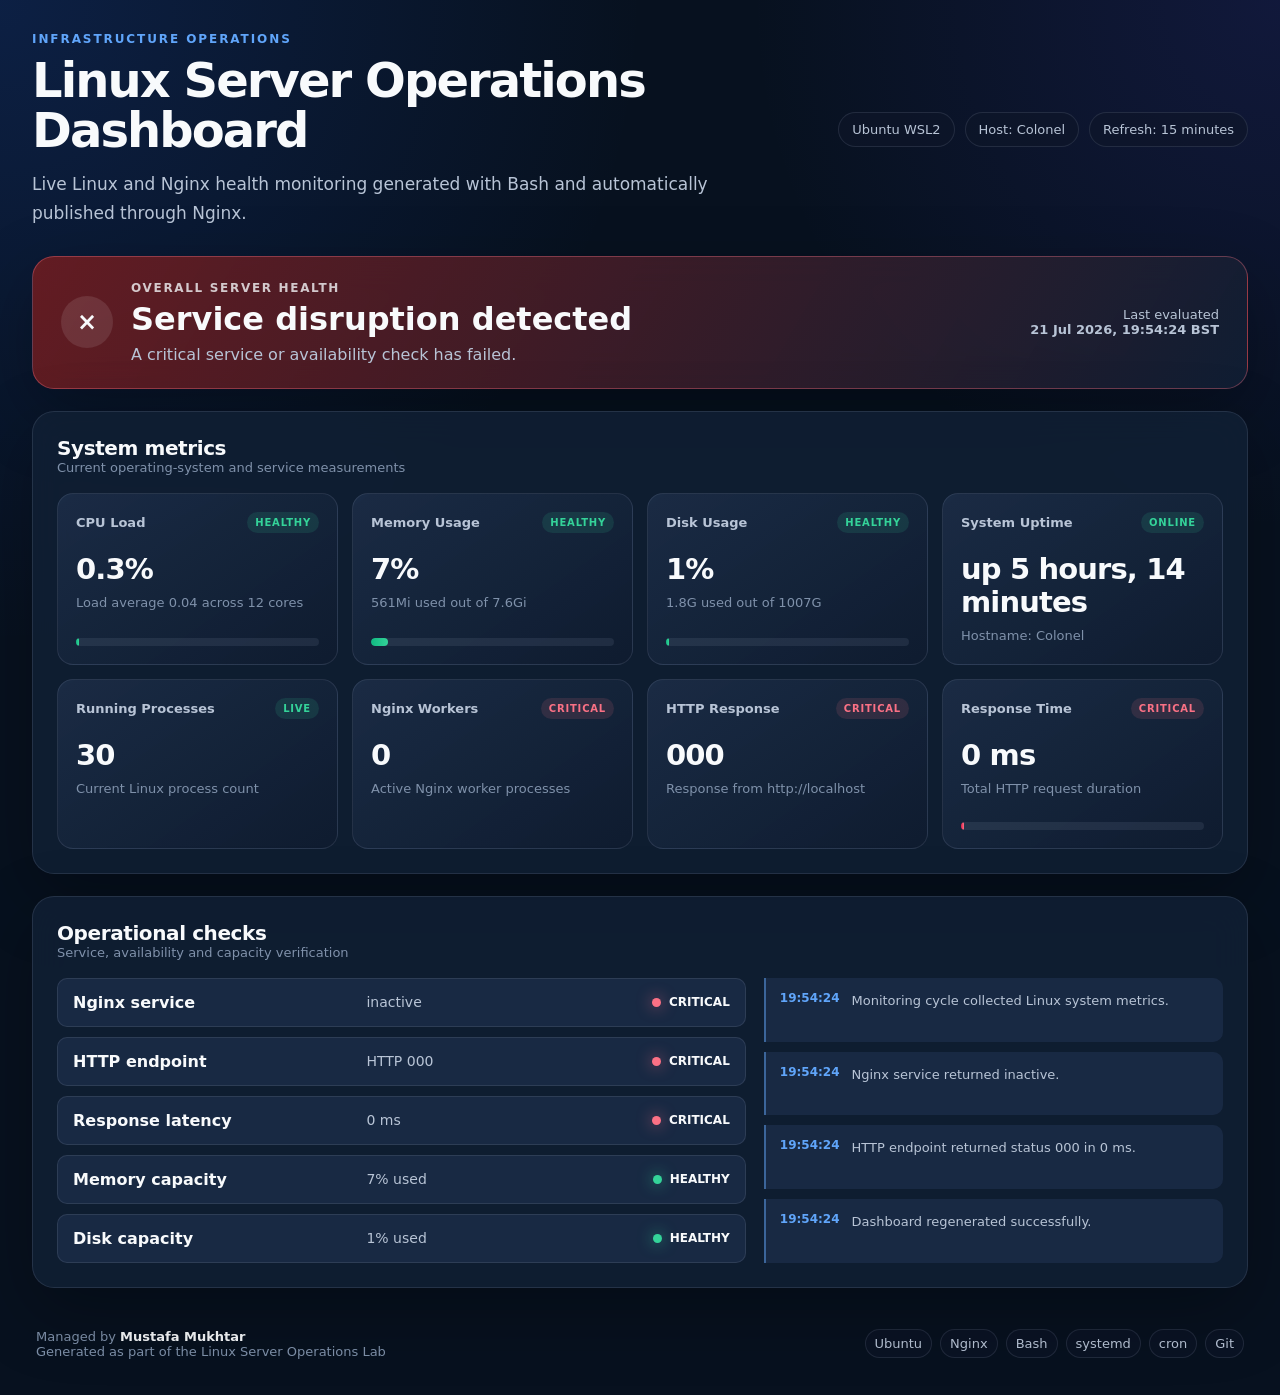
==== evidence/dashboard-v2/critical.html @ ab765aaa "Complete dashboard V2 redesign and health states" ====
<!DOCTYPE html>
<html lang="en">
<head>
    <meta charset="UTF-8">
    <meta
        name="viewport"
        content="width=device-width, initial-scale=1.0"
    >

    <title>Linux Server Operations Dashboard</title>

    <link rel="stylesheet" href="dashboard-v2.css">
</head>

<body>
    <main class="dashboard-shell">
        <header class="topbar">
            <div>
                <p class="eyebrow">Infrastructure Operations</p>

                <h1>Linux Server Operations Dashboard</h1>

                <p class="subtitle">
                    Live Linux and Nginx health monitoring generated with
                    Bash and automatically published through Nginx.
                </p>
            </div>

            <div class="header-meta">
                <span class="meta-pill">Ubuntu WSL2</span>
                <span class="meta-pill">Host: Colonel</span>
                <span class="meta-pill">Refresh: 15 minutes</span>
            </div>
        </header>

        <section class="status-banner critical">
            <div class="status-main">
                <div class="status-icon">×</div>

                <div>
                    <p class="status-label">Overall server health</p>
                    <h2 class="status-title">Service disruption detected</h2>

                    <p class="status-description">
                        A critical service or availability check has failed.
                    </p>
                </div>
            </div>

            <div class="status-time">
                Last evaluated<br>
                <strong>21 Jul 2026, 19:54:24 BST</strong>
            </div>
        </section>

        <section class="section">
            <div class="section-heading">
                <div>
                    <h2 class="section-title">System metrics</h2>
                    <p class="section-note">
                        Current operating-system and service measurements
                    </p>
                </div>
            </div>

            <div class="metric-grid">
                <article class="metric-card">
                    <div class="metric-header">
                        <span class="metric-label">CPU Load</span>

                        <span class="health-chip healthy">
                            HEALTHY
                        </span>
                    </div>

                    <div class="metric-value">0.3%</div>

                    <div class="metric-detail">
                        Load average 0.04 across 12 cores
                    </div>

                    <div class="progress-track">
                        <div
                            class="progress-bar healthy"
                            style="width: 0%;"
                        ></div>
                    </div>
                </article>

                <article class="metric-card">
                    <div class="metric-header">
                        <span class="metric-label">Memory Usage</span>

                        <span class="health-chip healthy">
                            HEALTHY
                        </span>
                    </div>

                    <div class="metric-value">7%</div>

                    <div class="metric-detail">561Mi used out of 7.6Gi</div>

                    <div class="progress-track">
                        <div
                            class="progress-bar healthy"
                            style="width: 7%;"
                        ></div>
                    </div>
                </article>

                <article class="metric-card">
                    <div class="metric-header">
                        <span class="metric-label">Disk Usage</span>

                        <span class="health-chip healthy">
                            HEALTHY
                        </span>
                    </div>

                    <div class="metric-value">1%</div>

                    <div class="metric-detail">1.8G used out of 1007G</div>

                    <div class="progress-track">
                        <div
                            class="progress-bar healthy"
                            style="width: 1%;"
                        ></div>
                    </div>
                </article>

                <article class="metric-card">
                    <div class="metric-header">
                        <span class="metric-label">System Uptime</span>
                        <span class="health-chip healthy">ONLINE</span>
                    </div>

                    <div class="metric-value">up 5 hours, 14 minutes</div>

                    <div class="metric-detail">
                        Hostname: Colonel
                    </div>
                </article>

                <article class="metric-card">
                    <div class="metric-header">
                        <span class="metric-label">Running Processes</span>
                        <span class="health-chip healthy">LIVE</span>
                    </div>

                    <div class="metric-value">30</div>

                    <div class="metric-detail">
                        Current Linux process count
                    </div>
                </article>

                <article class="metric-card">
                    <div class="metric-header">
                        <span class="metric-label">Nginx Workers</span>

                        <span class="health-chip critical">
                            CRITICAL
                        </span>
                    </div>

                    <div class="metric-value">0</div>

                    <div class="metric-detail">
                        Active Nginx worker processes
                    </div>
                </article>

                <article class="metric-card">
                    <div class="metric-header">
                        <span class="metric-label">HTTP Response</span>

                        <span class="health-chip critical">
                            CRITICAL
                        </span>
                    </div>

                    <div class="metric-value">000</div>

                    <div class="metric-detail">
                        Response from http://localhost
                    </div>
                </article>

                <article class="metric-card">
                    <div class="metric-header">
                        <span class="metric-label">Response Time</span>

                        <span class="health-chip critical">
                            CRITICAL
                        </span>
                    </div>

                    <div class="metric-value">0 ms</div>

                    <div class="metric-detail">
                        Total HTTP request duration
                    </div>

                    <div class="progress-track">
                        <div
                            class="progress-bar critical"
                            style="width: 0%;"
                        ></div>
                    </div>
                </article>
            </div>
        </section>

        <section class="section">
            <div class="section-heading">
                <div>
                    <h2 class="section-title">Operational checks</h2>

                    <p class="section-note">
                        Service, availability and capacity verification
                    </p>
                </div>
            </div>

            <div class="operations-grid">
                <div class="check-list">
                    <div class="check-row">
                        <span class="check-name">Nginx service</span>
                        <span class="check-result">inactive</span>

                        <span class="status-indicator">
                            <span class="status-dot critical"></span>
                            CRITICAL
                        </span>
                    </div>

                    <div class="check-row">
                        <span class="check-name">HTTP endpoint</span>
                        <span class="check-result">HTTP 000</span>

                        <span class="status-indicator">
                            <span class="status-dot critical"></span>
                            CRITICAL
                        </span>
                    </div>

                    <div class="check-row">
                        <span class="check-name">Response latency</span>
                        <span class="check-result">0 ms</span>

                        <span class="status-indicator">
                            <span class="status-dot critical"></span>
                            CRITICAL
                        </span>
                    </div>

                    <div class="check-row">
                        <span class="check-name">Memory capacity</span>
                        <span class="check-result">7% used</span>

                        <span class="status-indicator">
                            <span class="status-dot healthy"></span>
                            HEALTHY
                        </span>
                    </div>

                    <div class="check-row">
                        <span class="check-name">Disk capacity</span>
                        <span class="check-result">1% used</span>

                        <span class="status-indicator">
                            <span class="status-dot healthy"></span>
                            HEALTHY
                        </span>
                    </div>
                </div>

                <div class="timeline">
                    <div class="timeline-item">
                        <span class="timeline-time">19:54:24</span>
                        <span class="timeline-message">
                            Monitoring cycle collected Linux system metrics.
                        </span>
                    </div>

                    <div class="timeline-item">
                        <span class="timeline-time">19:54:24</span>
                        <span class="timeline-message">
                            Nginx service returned inactive.
                        </span>
                    </div>

                    <div class="timeline-item">
                        <span class="timeline-time">19:54:24</span>
                        <span class="timeline-message">
                            HTTP endpoint returned status 000 in
                            0 ms.
                        </span>
                    </div>

                    <div class="timeline-item">
                        <span class="timeline-time">19:54:24</span>
                        <span class="timeline-message">
                            Dashboard regenerated successfully.
                        </span>
                    </div>
                </div>
            </div>
        </section>

        <footer class="dashboard-footer">
            <div>
                Managed by <strong>Mustafa Mukhtar</strong><br>
                Generated as part of the Linux Server Operations Lab
            </div>

            <div class="stack-list">
                <span class="stack-item">Ubuntu</span>
                <span class="stack-item">Nginx</span>
                <span class="stack-item">Bash</span>
                <span class="stack-item">systemd</span>
                <span class="stack-item">cron</span>
                <span class="stack-item">Git</span>
            </div>
        </footer>
    </main>
</body>
</html>
---- evidence/dashboard-v2/dashboard-v2.css ----
:root {
    --background: #07111f;
    --surface: rgba(17, 31, 52, 0.88);
    --surface-strong: #14233a;
    --surface-soft: rgba(30, 48, 75, 0.72);
    --border: rgba(148, 163, 184, 0.16);

    --text-primary: #f8fafc;
    --text-secondary: #b8c4d6;
    --text-muted: #7f91aa;

    --healthy: #34d399;
    --healthy-soft: rgba(52, 211, 153, 0.12);

    --warning: #fbbf24;
    --warning-soft: rgba(251, 191, 36, 0.12);

    --critical: #fb7185;
    --critical-soft: rgba(251, 113, 133, 0.12);

    --accent: #60a5fa;
    --accent-secondary: #818cf8;

    --radius-large: 22px;
    --radius-medium: 16px;
    --radius-small: 10px;

    --shadow: 0 24px 70px rgba(0, 0, 0, 0.28);
}

* {
    box-sizing: border-box;
}

html {
    scroll-behavior: smooth;
}

body {
    min-height: 100vh;
    margin: 0;
    padding: 32px;
    color: var(--text-primary);
    font-family:
        Inter,
        ui-sans-serif,
        system-ui,
        -apple-system,
        BlinkMacSystemFont,
        "Segoe UI",
        sans-serif;
    background:
        radial-gradient(
            circle at top left,
            rgba(37, 99, 235, 0.18),
            transparent 34%
        ),
        radial-gradient(
            circle at top right,
            rgba(79, 70, 229, 0.14),
            transparent 28%
        ),
        var(--background);
}

.dashboard-shell {
    width: min(1280px, 100%);
    margin: 0 auto;
}

.topbar {
    display: flex;
    align-items: flex-start;
    justify-content: space-between;
    gap: 24px;
    margin-bottom: 28px;
}

.eyebrow {
    margin: 0 0 10px;
    color: var(--accent);
    font-size: 12px;
    font-weight: 800;
    letter-spacing: 0.16em;
    text-transform: uppercase;
}

h1 {
    max-width: 760px;
    margin: 0;
    font-size: clamp(32px, 5vw, 54px);
    line-height: 1.04;
    letter-spacing: -0.04em;
}

.subtitle {
    max-width: 680px;
    margin: 14px 0 0;
    color: var(--text-secondary);
    font-size: 17px;
    line-height: 1.7;
}

.header-meta {
    display: flex;
    flex-wrap: wrap;
    justify-content: flex-end;
    gap: 10px;
    max-width: 420px;
}

.meta-pill {
    padding: 9px 13px;
    border: 1px solid var(--border);
    border-radius: 999px;
    color: var(--text-secondary);
    background: rgba(15, 23, 42, 0.64);
    font-size: 13px;
    white-space: nowrap;
}

.status-banner {
    display: flex;
    align-items: center;
    justify-content: space-between;
    gap: 24px;
    margin-bottom: 22px;
    padding: 24px 28px;
    border: 1px solid var(--border);
    border-radius: var(--radius-large);
    box-shadow: var(--shadow);
    backdrop-filter: blur(18px);
}

.status-banner.healthy {
    border-color: rgba(52, 211, 153, 0.32);
    background:
        linear-gradient(
            120deg,
            rgba(6, 78, 59, 0.76),
            rgba(17, 31, 52, 0.92)
        );
}

.status-banner.warning {
    border-color: rgba(251, 191, 36, 0.34);
    background:
        linear-gradient(
            120deg,
            rgba(113, 63, 18, 0.74),
            rgba(17, 31, 52, 0.92)
        );
}

.status-banner.critical {
    border-color: rgba(251, 113, 133, 0.36);
    background:
        linear-gradient(
            120deg,
            rgba(127, 29, 29, 0.76),
            rgba(17, 31, 52, 0.92)
        );
}

.status-main {
    display: flex;
    align-items: center;
    gap: 18px;
}

.status-icon {
    display: grid;
    width: 52px;
    height: 52px;
    flex: 0 0 auto;
    place-items: center;
    border-radius: 50%;
    font-size: 24px;
    font-weight: 900;
    background: rgba(255, 255, 255, 0.1);
}

.status-label {
    margin: 0;
    font-size: 12px;
    font-weight: 800;
    letter-spacing: 0.14em;
    text-transform: uppercase;
    opacity: 0.78;
}

.status-title {
    margin: 5px 0 0;
    font-size: clamp(22px, 3vw, 32px);
}

.status-description {
    margin: 7px 0 0;
    color: var(--text-secondary);
}

.status-time {
    color: var(--text-secondary);
    font-size: 13px;
    text-align: right;
}

.section {
    margin-top: 22px;
    padding: 24px;
    border: 1px solid var(--border);
    border-radius: var(--radius-large);
    background: var(--surface);
    box-shadow: var(--shadow);
    backdrop-filter: blur(18px);
}

.section-heading {
    display: flex;
    align-items: end;
    justify-content: space-between;
    gap: 20px;
    margin-bottom: 18px;
}

.section-title {
    margin: 0;
    font-size: 20px;
    letter-spacing: -0.02em;
}

.section-note {
    margin: 0;
    color: var(--text-muted);
    font-size: 13px;
}

.metric-grid {
    display: grid;
    grid-template-columns: repeat(4, minmax(0, 1fr));
    gap: 14px;
}

.metric-card {
    min-height: 170px;
    padding: 18px;
    border: 1px solid var(--border);
    border-radius: var(--radius-medium);
    background:
        linear-gradient(
            145deg,
            rgba(30, 48, 75, 0.78),
            rgba(15, 28, 48, 0.84)
        );
}

.metric-header {
    display: flex;
    align-items: center;
    justify-content: space-between;
    gap: 12px;
}

.metric-label {
    color: var(--text-secondary);
    font-size: 13px;
    font-weight: 700;
}

.health-chip {
    padding: 5px 8px;
    border-radius: 999px;
    font-size: 10px;
    font-weight: 900;
    letter-spacing: 0.08em;
}

.health-chip.healthy {
    color: var(--healthy);
    background: var(--healthy-soft);
}

.health-chip.warning {
    color: var(--warning);
    background: var(--warning-soft);
}

.health-chip.critical {
    color: var(--critical);
    background: var(--critical-soft);
}

.metric-value {
    margin-top: 20px;
    font-size: 29px;
    font-weight: 800;
    letter-spacing: -0.03em;
}

.metric-detail {
    margin-top: 7px;
    color: var(--text-muted);
    font-size: 13px;
    line-height: 1.5;
}

.progress-track {
    height: 8px;
    margin-top: 20px;
    overflow: hidden;
    border-radius: 999px;
    background: rgba(148, 163, 184, 0.12);
}

.progress-bar {
    height: 100%;
    min-width: 3px;
    border-radius: inherit;
    background:
        linear-gradient(
            90deg,
            var(--accent),
            var(--accent-secondary)
        );
}

.progress-bar.healthy {
    background: linear-gradient(90deg, #10b981, #34d399);
}

.progress-bar.warning {
    background: linear-gradient(90deg, #f59e0b, #fbbf24);
}

.progress-bar.critical {
    background: linear-gradient(90deg, #e11d48, #fb7185);
}

.operations-grid {
    display: grid;
    grid-template-columns: 1.35fr 0.9fr;
    gap: 18px;
}

.check-list,
.timeline {
    display: grid;
    gap: 10px;
}

.check-row {
    display: grid;
    grid-template-columns: 1.2fr 0.7fr 0.8fr;
    align-items: center;
    gap: 14px;
    padding: 14px 15px;
    border: 1px solid var(--border);
    border-radius: var(--radius-small);
    background: var(--surface-soft);
}

.check-name {
    font-weight: 700;
}

.check-result {
    color: var(--text-secondary);
    font-size: 14px;
}

.status-indicator {
    display: flex;
    align-items: center;
    justify-content: flex-end;
    gap: 8px;
    font-size: 12px;
    font-weight: 800;
}

.status-dot {
    width: 9px;
    height: 9px;
    border-radius: 50%;
}

.status-dot.healthy {
    background: var(--healthy);
    box-shadow: 0 0 15px rgba(52, 211, 153, 0.72);
}

.status-dot.warning {
    background: var(--warning);
    box-shadow: 0 0 15px rgba(251, 191, 36, 0.65);
}

.status-dot.critical {
    background: var(--critical);
    box-shadow: 0 0 15px rgba(251, 113, 133, 0.72);
}

.timeline-item {
    display: grid;
    grid-template-columns: auto 1fr;
    gap: 12px;
    padding: 13px 14px;
    border-left: 2px solid rgba(96, 165, 250, 0.48);
    border-radius: 0 var(--radius-small) var(--radius-small) 0;
    background: var(--surface-soft);
}

.timeline-time {
    color: var(--accent);
    font-size: 12px;
    font-weight: 800;
}

.timeline-message {
    color: var(--text-secondary);
    font-size: 13px;
    line-height: 1.5;
}

.dashboard-footer {
    display: flex;
    align-items: center;
    justify-content: space-between;
    gap: 24px;
    margin-top: 22px;
    padding: 19px 4px 4px;
    color: var(--text-muted);
    font-size: 13px;
}

.stack-list {
    display: flex;
    flex-wrap: wrap;
    gap: 8px;
}

.stack-item {
    padding: 6px 9px;
    border: 1px solid var(--border);
    border-radius: 999px;
    color: var(--text-secondary);
    background: rgba(15, 23, 42, 0.5);
}

@media (max-width: 1050px) {
    .metric-grid {
        grid-template-columns: repeat(2, minmax(0, 1fr));
    }

    .operations-grid {
        grid-template-columns: 1fr;
    }
}

@media (max-width: 760px) {
    body {
        padding: 18px;
    }

    .topbar,
    .status-banner,
    .section-heading,
    .dashboard-footer {
        align-items: flex-start;
        flex-direction: column;
    }

    .header-meta {
        justify-content: flex-start;
    }

    .status-time {
        text-align: left;
    }

    .metric-grid {
        grid-template-columns: 1fr;
    }

    .check-row {
        grid-template-columns: 1fr;
    }

    .status-indicator {
        justify-content: flex-start;
    }
}

/* Final presentation refinements */

@media (min-width: 1201px) {
    .topbar {
        display: grid;
        grid-template-columns: minmax(0, 1fr) auto;
        align-items: center;
    }

    h1 {
        max-width: 850px;
        font-size: 48px;
    }
}

@media (max-width: 1200px) {
    .topbar {
        flex-direction: column;
        align-items: flex-start;
    }

    .header-meta {
        max-width: none;
        justify-content: flex-start;
    }

    h1 {
        max-width: 900px;
        font-size: clamp(36px, 6vw, 46px);
    }
}

.metric-value {
    line-height: 1.15;
}

.metric-card {
    display: flex;
    flex-direction: column;
}

.metric-card .progress-track {
    margin-top: auto;
}

.status-banner {
    overflow: hidden;
}

.section-title {
    font-weight: 800;
}

.dashboard-footer strong {
    color: var(--text-primary);
}
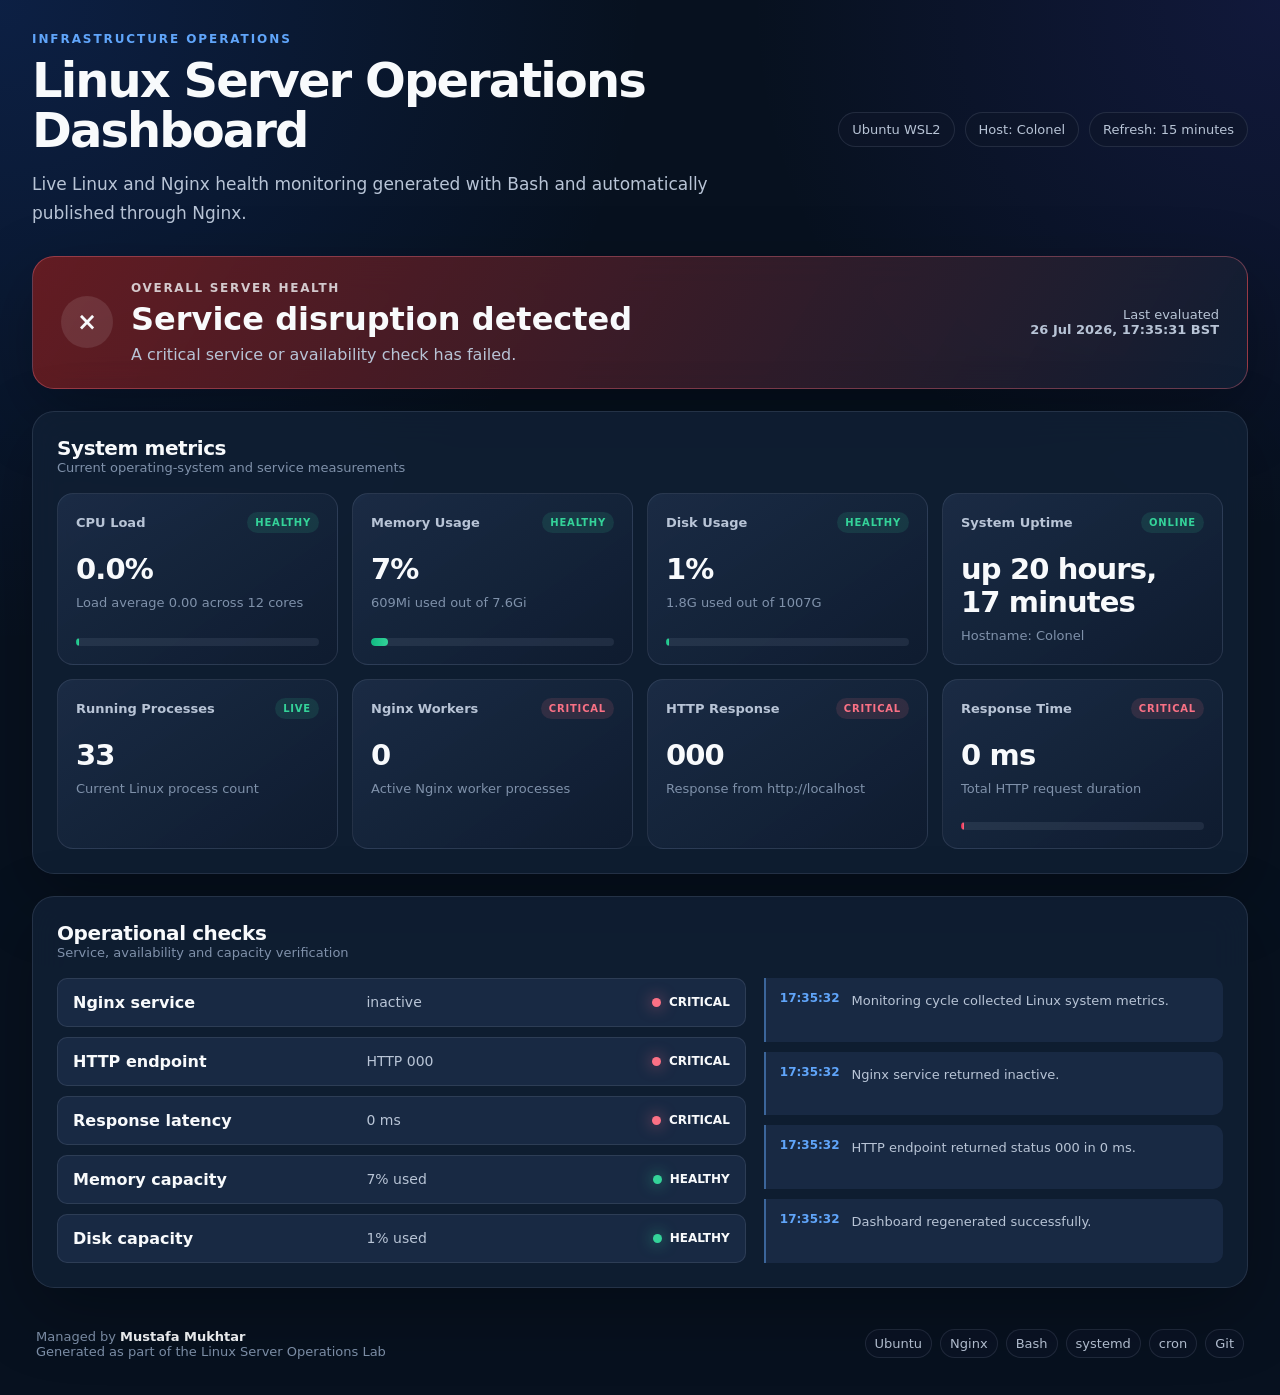
==== commit 3bdb3f81: "Update critical dashboard evidence" ====
--- a/evidence/dashboard-v2/critical.html
+++ b/evidence/dashboard-v2/critical.html
@@ -2,15 +2,12 @@
 <html lang="en">
 <head>
     <meta charset="UTF-8">
-    <meta
-        name="viewport"
-        content="width=device-width, initial-scale=1.0"
-    >
-
+    <meta name="viewport" content="width=device-width, initial-scale=1.0">
+    <meta http-equiv="refresh" content="60">
     <title>Linux Server Operations Dashboard</title>
-
     <link rel="stylesheet" href="dashboard-v2.css">
 </head>
+
 
 <body>
     <main class="dashboard-shell">
@@ -49,7 +46,7 @@
 
             <div class="status-time">
                 Last evaluated<br>
-                <strong>21 Jul 2026, 19:54:24 BST</strong>
+                <strong>26 Jul 2026, 17:35:31 BST</strong>
             </div>
         </section>
 
@@ -73,10 +70,10 @@
                         </span>
                     </div>
 
-                    <div class="metric-value">0.3%</div>
-
-                    <div class="metric-detail">
-                        Load average 0.04 across 12 cores
+                    <div class="metric-value">0.0%</div>
+
+                    <div class="metric-detail">
+                        Load average 0.00 across 12 cores
                     </div>
 
                     <div class="progress-track">
@@ -98,7 +95,7 @@
 
                     <div class="metric-value">7%</div>
 
-                    <div class="metric-detail">561Mi used out of 7.6Gi</div>
+                    <div class="metric-detail">609Mi used out of 7.6Gi</div>
 
                     <div class="progress-track">
                         <div
@@ -135,7 +132,7 @@
                         <span class="health-chip healthy">ONLINE</span>
                     </div>
 
-                    <div class="metric-value">up 5 hours, 14 minutes</div>
+                    <div class="metric-value">up 20 hours, 17 minutes</div>
 
                     <div class="metric-detail">
                         Hostname: Colonel
@@ -148,7 +145,7 @@
                         <span class="health-chip healthy">LIVE</span>
                     </div>
 
-                    <div class="metric-value">30</div>
+                    <div class="metric-value">33</div>
 
                     <div class="metric-detail">
                         Current Linux process count
@@ -278,21 +275,21 @@
 
                 <div class="timeline">
                     <div class="timeline-item">
-                        <span class="timeline-time">19:54:24</span>
+                        <span class="timeline-time">17:35:32</span>
                         <span class="timeline-message">
                             Monitoring cycle collected Linux system metrics.
                         </span>
                     </div>
 
                     <div class="timeline-item">
-                        <span class="timeline-time">19:54:24</span>
+                        <span class="timeline-time">17:35:32</span>
                         <span class="timeline-message">
                             Nginx service returned inactive.
                         </span>
                     </div>
 
                     <div class="timeline-item">
-                        <span class="timeline-time">19:54:24</span>
+                        <span class="timeline-time">17:35:32</span>
                         <span class="timeline-message">
                             HTTP endpoint returned status 000 in
                             0 ms.
@@ -300,7 +297,7 @@
                     </div>
 
                     <div class="timeline-item">
-                        <span class="timeline-time">19:54:24</span>
+                        <span class="timeline-time">17:35:32</span>
                         <span class="timeline-message">
                             Dashboard regenerated successfully.
                         </span>
